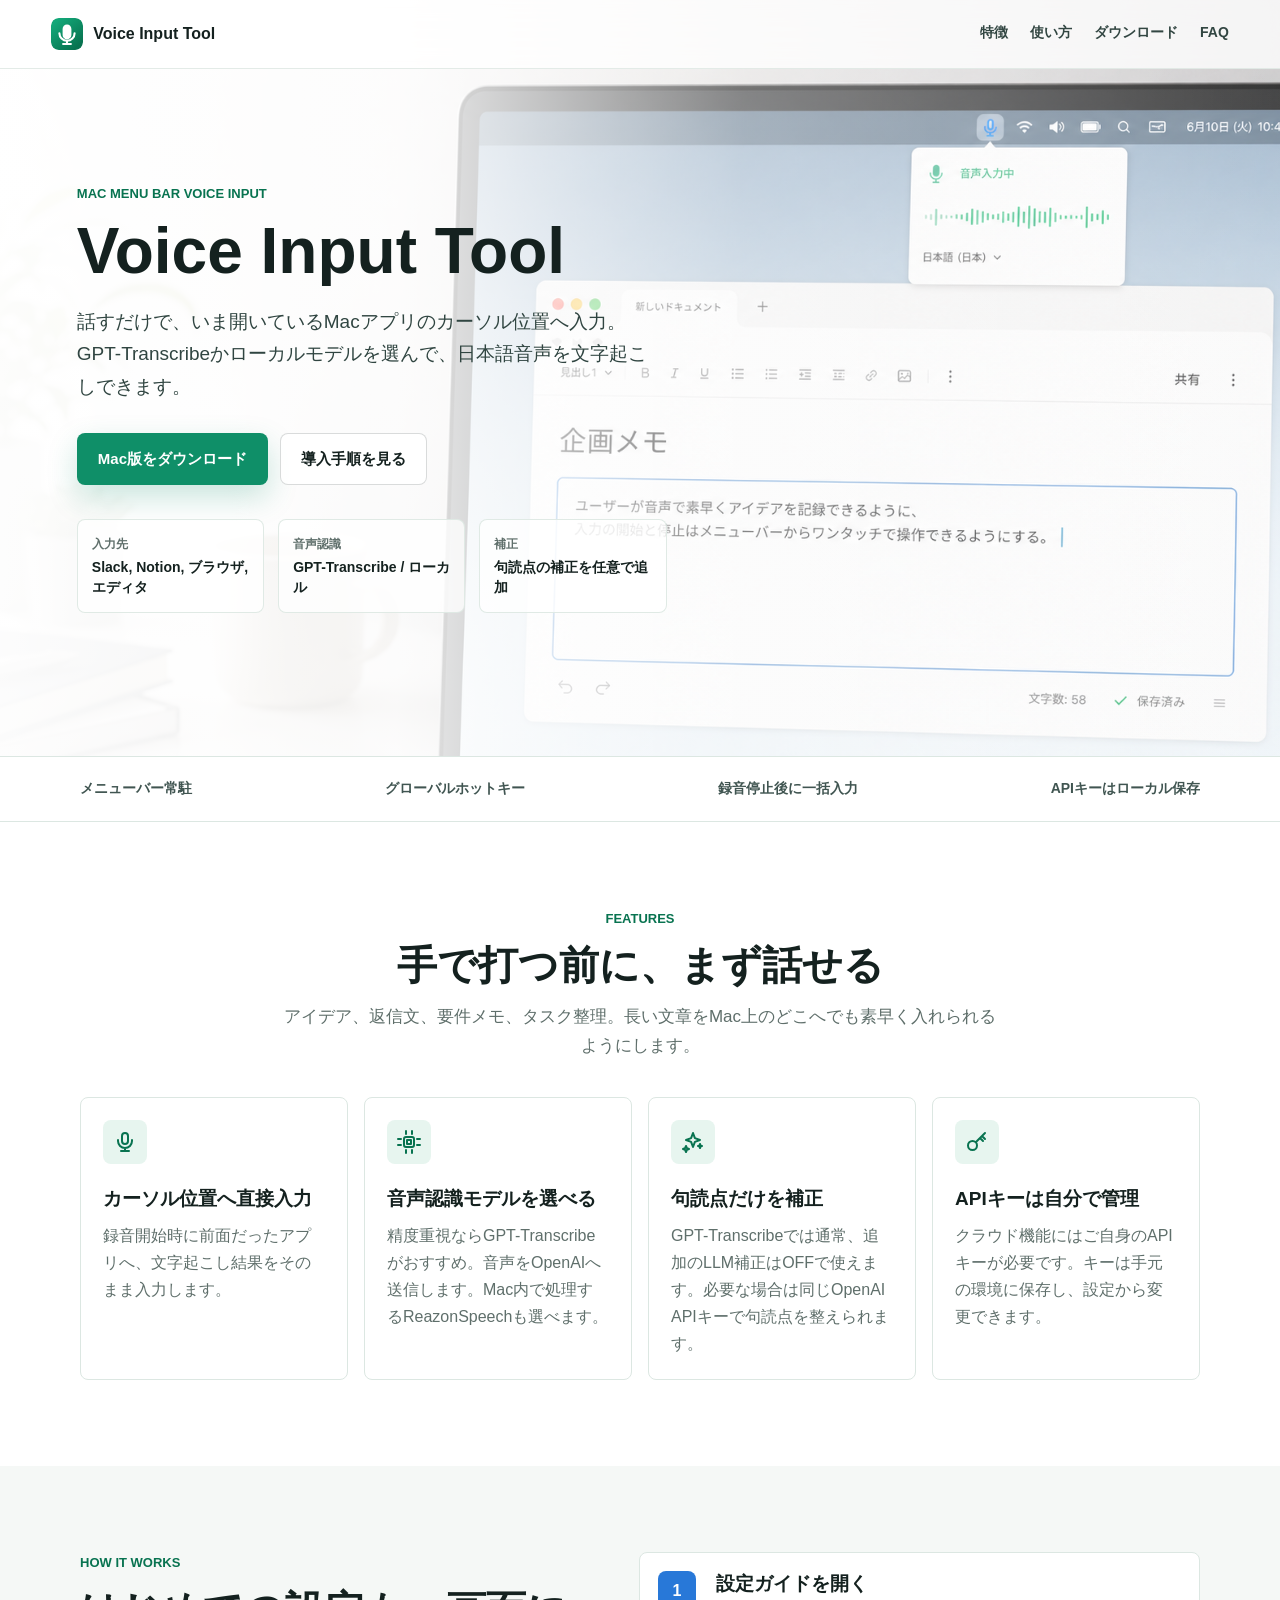
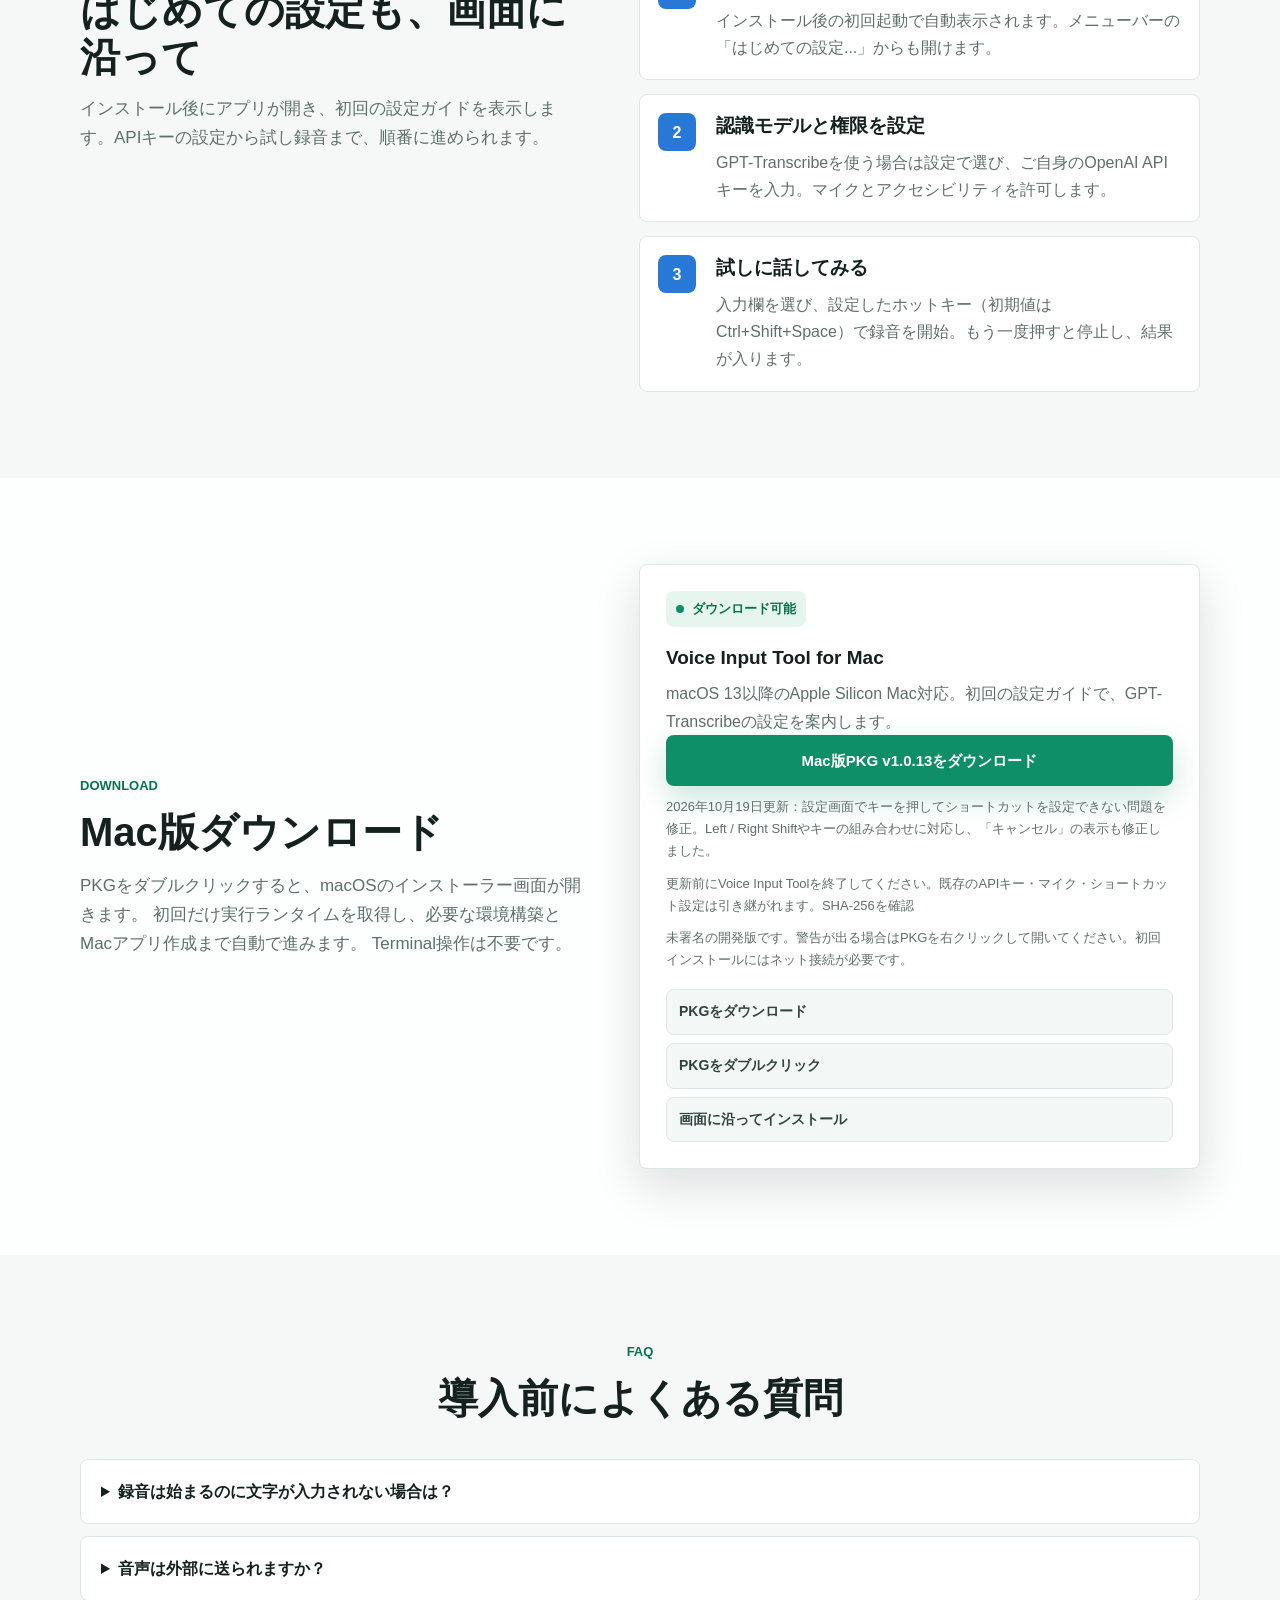
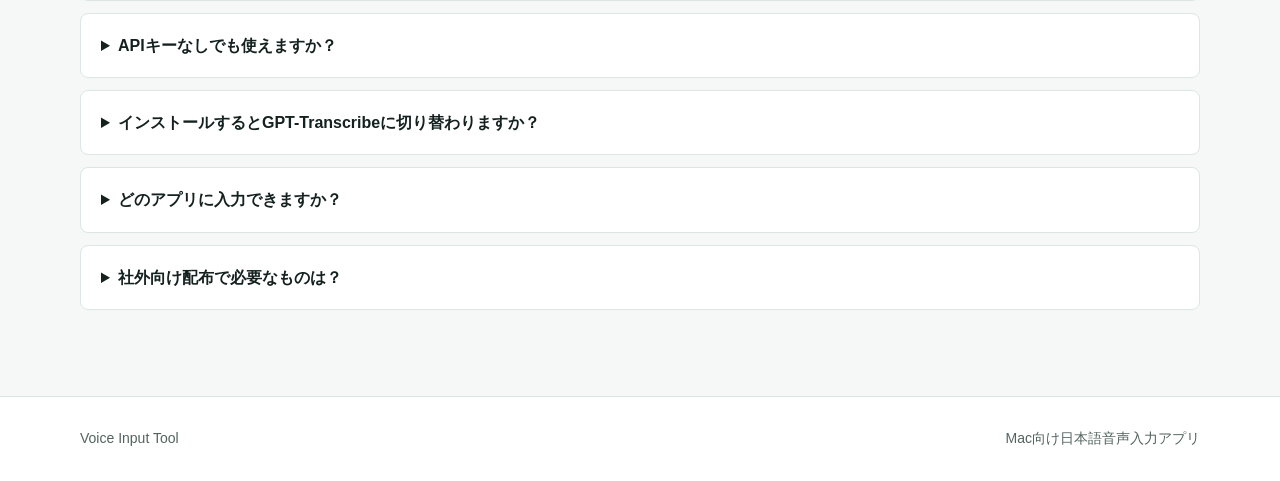
==== landing/index.html @ cfcfe38d "Prepare v1.0.13 download page and verified macOS package workflow" ====
<!doctype html>
<html lang="ja">
  <head>
    <meta charset="utf-8">
    <meta name="viewport" content="width=device-width, initial-scale=1">
    <title>Voice Input Tool | Mac向け日本語音声入力</title>
    <meta
      name="description"
      content="Voice Input Toolは、日本語音声を文字起こしして、Macのカーソル位置へそのまま入力するメニューバー常駐アプリです。"
    >
    <link rel="icon" href="assets/favicon.svg" type="image/svg+xml">
    <link rel="stylesheet" href="styles.css?v=2">
  </head>
  <body>
    <header class="site-header" aria-label="サイトヘッダー">
      <a class="brand" href="#top" aria-label="Voice Input Tool">
        <span class="brand-mark" aria-hidden="true">
          <img src="assets/favicon.svg" alt="" width="32" height="32">
        </span>
        <span>Voice Input Tool</span>
      </a>
      <nav class="site-nav" aria-label="ページ内ナビゲーション">
        <a href="#features">特徴</a>
        <a href="#setup">使い方</a>
        <a href="#download">ダウンロード</a>
        <a href="#faq">FAQ</a>
      </nav>
    </header>

    <main id="top">
      <section class="hero" aria-labelledby="hero-title">
        <div class="hero-background" aria-hidden="true"></div>
        <div class="hero-scrim" aria-hidden="true"></div>
        <div class="hero-content">
          <p class="eyebrow">Mac menu bar voice input</p>
          <h1 id="hero-title">Voice Input Tool</h1>
          <p class="hero-copy">
            話すだけで、いま開いているMacアプリのカーソル位置へ入力。
            GPT-Transcribeかローカルモデルを選んで、日本語音声を文字起こしできます。
          </p>
          <div class="hero-actions" aria-label="主要アクション">
            <a class="button button-primary" href="#download">Mac版をダウンロード</a>
            <a class="button button-secondary" href="#setup">導入手順を見る</a>
          </div>
          <dl class="hero-facts" aria-label="主な仕様">
            <div>
              <dt>入力先</dt>
              <dd>Slack, Notion, ブラウザ, エディタ</dd>
            </div>
            <div>
              <dt>音声認識</dt>
              <dd>GPT-Transcribe / ローカル</dd>
            </div>
            <div>
              <dt>補正</dt>
              <dd>句読点の補正を任意で追加</dd>
            </div>
          </dl>
        </div>
      </section>

      <section class="section section-compact">
        <div class="section-inner proof-row" aria-label="利用シーン">
          <span>メニューバー常駐</span>
          <span>グローバルホットキー</span>
          <span>録音停止後に一括入力</span>
          <span>APIキーはローカル保存</span>
        </div>
      </section>

      <section id="features" class="section">
        <div class="section-inner">
          <div class="section-heading">
            <p class="eyebrow">Features</p>
            <h2>手で打つ前に、まず話せる</h2>
            <p>
              アイデア、返信文、要件メモ、タスク整理。長い文章をMac上のどこへでも素早く入れられるようにします。
            </p>
          </div>
          <div class="feature-grid">
            <article class="feature-card">
              <span class="feature-icon" aria-hidden="true">
                <img src="assets/icon-mic.svg" alt="" width="24" height="24">
              </span>
              <h3>カーソル位置へ直接入力</h3>
              <p>録音開始時に前面だったアプリへ、文字起こし結果をそのまま入力します。</p>
            </article>
            <article class="feature-card">
              <span class="feature-icon" aria-hidden="true">
                <img src="assets/icon-cpu.svg" alt="" width="24" height="24">
              </span>
              <h3>音声認識モデルを選べる</h3>
              <p>精度重視ならGPT-Transcribeがおすすめ。音声をOpenAIへ送信します。Mac内で処理するReazonSpeechも選べます。</p>
            </article>
            <article class="feature-card">
              <span class="feature-icon" aria-hidden="true">
                <img src="assets/icon-sparkles.svg" alt="" width="24" height="24">
              </span>
              <h3>句読点だけを補正</h3>
              <p>GPT-Transcribeでは通常、追加のLLM補正はOFFで使えます。必要な場合は同じOpenAI APIキーで句読点を整えられます。</p>
            </article>
            <article class="feature-card">
              <span class="feature-icon" aria-hidden="true">
                <img src="assets/icon-key.svg" alt="" width="24" height="24">
              </span>
              <h3>APIキーは自分で管理</h3>
              <p>クラウド機能にはご自身のAPIキーが必要です。キーは手元の環境に保存し、設定から変更できます。</p>
            </article>
          </div>
        </div>
      </section>

      <section id="setup" class="section section-muted">
        <div class="section-inner two-column">
          <div class="section-heading align-left">
            <p class="eyebrow">How it works</p>
            <h2>はじめての設定も、画面に沿って</h2>
            <p>
              インストール後にアプリが開き、初回の設定ガイドを表示します。APIキーの設定から試し録音まで、順番に進められます。
            </p>
          </div>
          <ol class="steps">
            <li>
              <span class="step-number">1</span>
              <div>
                <h3>設定ガイドを開く</h3>
                <p>インストール後の初回起動で自動表示されます。メニューバーの「はじめての設定...」からも開けます。</p>
              </div>
            </li>
            <li>
              <span class="step-number">2</span>
              <div>
                <h3>認識モデルと権限を設定</h3>
                <p>GPT-Transcribeを使う場合は設定で選び、ご自身のOpenAI APIキーを入力。マイクとアクセシビリティを許可します。</p>
              </div>
            </li>
            <li>
              <span class="step-number">3</span>
              <div>
                <h3>試しに話してみる</h3>
                <p>入力欄を選び、設定したホットキー（初期値はCtrl+Shift+Space）で録音を開始。もう一度押すと停止し、結果が入ります。</p>
              </div>
            </li>
          </ol>
        </div>
      </section>

      <section id="download" class="section download-section">
        <div class="section-inner download-layout">
          <div>
            <p class="eyebrow">Download</p>
            <h2>Mac版ダウンロード</h2>
            <p>
              PKGをダブルクリックすると、macOSのインストーラー画面が開きます。
              初回だけ実行ランタイムを取得し、必要な環境構築とMacアプリ作成まで自動で進みます。
              Terminal操作は不要です。
            </p>
          </div>
          <div class="download-panel" aria-label="ダウンロード情報">
            <div class="release-status">
              <span class="status-dot" aria-hidden="true"></span>
              <span>ダウンロード可能</span>
            </div>
            <h3>Voice Input Tool for Mac</h3>
            <p>macOS 13以降のApple Silicon Mac対応。初回の設定ガイドで、GPT-Transcribeの設定を案内します。</p>
            <a class="button button-primary button-wide" href="downloads/VoiceInputTool-1.0.13-mac-arm64.pkg" download>Mac版PKG v1.0.13をダウンロード</a>
            <p class="small-note">2026年10月19日更新：設定画面でキーを押してショートカットを設定できない問題を修正。Left / Right Shiftやキーの組み合わせに対応し、「キャンセル」の表示も修正しました。</p>
            <p class="small-note">更新前にVoice Input Toolを終了してください。既存のAPIキー・マイク・ショートカット設定は引き継がれます。<a href="downloads/VoiceInputTool-1.0.13-mac-arm64.pkg.sha256">SHA-256を確認</a></p>
            <p class="small-note">
              未署名の開発版です。警告が出る場合はPKGを右クリックして開いてください。初回インストールにはネット接続が必要です。
            </p>
            <ol class="download-steps" aria-label="未署名アプリの開き方">
              <li>PKGをダウンロード</li>
              <li>PKGをダブルクリック</li>
              <li>画面に沿ってインストール</li>
            </ol>
          </div>
        </div>
      </section>

      <section id="faq" class="section section-muted">
        <div class="section-inner">
          <div class="section-heading">
            <p class="eyebrow">FAQ</p>
            <h2>導入前によくある質問</h2>
          </div>
          <div class="faq-list">
            <details>
              <summary>録音は始まるのに文字が入力されない場合は？</summary>
              <p>まず設定の入力マイクと、マイク本体のミュートを確認してください。録音履歴に「認識結果が空」と出る場合は、音声が入っていない可能性があります。</p>
            </details>
            <details>
              <summary>音声は外部に送られますか？</summary>
              <p>GPT-Transcribeを選ぶと、録音音声をOpenAIへ送信して文字起こしします。ローカルのReazonSpeechでは音声を外部に送信しません。追加のLLM補正をONにした場合は、文字起こし後のテキストもOpenAIへ送信します。</p>
            </details>
            <details>
              <summary>APIキーなしでも使えますか？</summary>
              <p>ローカルのReazonSpeechを選び、LLM補正をOFFにすればキーなしで使えます。GPT-Transcribeと追加のLLM補正には、同じOpenAI APIキーを使います。API利用料はOpenAIで発生します。</p>
            </details>
            <details>
              <summary>インストールするとGPT-Transcribeに切り替わりますか？</summary>
              <p>新規インストールの初期設定はローカル認識です。GPT-Transcribeを使うには、設定で選んでOpenAI APIキーを入力してください。アップデート時は既存の音声認識設定を引き継ぎます。GPT-Transcribeでは、追加のLLM補正は通常OFFがおすすめです。</p>
            </details>
            <details>
              <summary>どのアプリに入力できますか？</summary>
              <p>通常のテキスト入力欄があるMacアプリで利用できます。貼り付けできない場合は結果をクリップボードに保持します。</p>
            </details>
            <details>
              <summary>社外向け配布で必要なものは？</summary>
              <p>無料配布の開発版は警告が出る場合があります。警告が出た場合はPKGを右クリックして「開く」を選んでください。完全に自然に開かせる場合は、Appleの署名とNotarizationが必要です。</p>
            </details>
          </div>
        </div>
      </section>
    </main>

    <footer class="site-footer">
      <div class="section-inner footer-inner">
        <span>Voice Input Tool</span>
        <span>Mac向け日本語音声入力アプリ</span>
      </div>
    </footer>
  </body>
</html>
---- landing/styles.css ----
:root {
  color-scheme: light;
  --ink: #14211f;
  --muted: #5f6f6b;
  --soft: #f5f8f6;
  --line: #dce7e2;
  --panel: #ffffff;
  --green: #0f8f68;
  --green-dark: #087350;
  --blue: #2878d8;
  --coral: #e66350;
  --shadow: 0 18px 48px rgba(24, 42, 37, 0.14);
  font-family:
    -apple-system,
    BlinkMacSystemFont,
    "Hiragino Sans",
    "Yu Gothic",
    "YuGothic",
    "Noto Sans JP",
    sans-serif;
}

* {
  box-sizing: border-box;
}

html {
  scroll-behavior: smooth;
}

body {
  margin: 0;
  color: var(--ink);
  background: #ffffff;
  line-height: 1.7;
}

a {
  color: inherit;
  text-decoration: none;
}

.site-header {
  position: fixed;
  z-index: 10;
  top: 0;
  left: 0;
  right: 0;
  display: flex;
  align-items: center;
  justify-content: space-between;
  gap: 24px;
  padding: 18px clamp(20px, 4vw, 54px);
  color: var(--ink);
  background: rgba(255, 255, 255, 0.78);
  border-bottom: 1px solid rgba(220, 231, 226, 0.8);
  backdrop-filter: blur(16px);
}

.brand,
.site-nav,
.hero-actions,
.proof-row,
.footer-inner {
  display: flex;
  align-items: center;
}

.brand {
  gap: 10px;
  font-weight: 750;
}

.brand-mark {
  width: 32px;
  height: 32px;
  border-radius: 8px;
  overflow: hidden;
  flex: 0 0 auto;
}

.brand-mark img {
  display: block;
  width: 100%;
  height: 100%;
}

.site-nav {
  gap: 22px;
  color: #324642;
  font-size: 14px;
  font-weight: 650;
}

.site-nav a {
  border-bottom: 2px solid transparent;
}

.site-nav a:hover {
  border-color: var(--green);
}

.hero {
  position: relative;
  min-height: 84svh;
  display: flex;
  align-items: center;
  overflow: hidden;
  padding: 112px clamp(20px, 6vw, 82px) 72px;
}

.hero-background,
.hero-scrim {
  position: absolute;
  inset: 0;
}

.hero-background {
  background-image: url("assets/hero-voice-input.png");
  background-position: center;
  background-size: cover;
  transform: scale(1.01);
}

.hero-scrim {
  background:
    linear-gradient(90deg, rgba(255, 255, 255, 0.98) 0%, rgba(255, 255, 255, 0.9) 31%, rgba(255, 255, 255, 0.36) 58%, rgba(255, 255, 255, 0.08) 100%),
    linear-gradient(0deg, rgba(255, 255, 255, 0.14), rgba(255, 255, 255, 0.14));
}

.hero-content {
  position: relative;
  z-index: 1;
  width: min(620px, 100%);
}

.eyebrow {
  margin: 0 0 12px;
  color: var(--green-dark);
  font-size: 13px;
  font-weight: 800;
  text-transform: uppercase;
}

h1,
h2,
h3,
p {
  overflow-wrap: anywhere;
}

h1 {
  margin: 0;
  font-size: 64px;
  line-height: 1.04;
  font-weight: 850;
}

h2 {
  margin: 0;
  font-size: 40px;
  line-height: 1.18;
  font-weight: 820;
}

h3 {
  margin: 0;
  font-size: 19px;
  line-height: 1.35;
  font-weight: 760;
}

.hero-copy {
  max-width: 580px;
  margin: 22px 0 0;
  color: #304541;
  font-size: 19px;
}

.hero-actions {
  flex-wrap: wrap;
  gap: 12px;
  margin-top: 30px;
}

.button {
  display: inline-flex;
  align-items: center;
  justify-content: center;
  min-height: 48px;
  padding: 12px 20px;
  border: 1px solid transparent;
  border-radius: 8px;
  font-size: 15px;
  font-weight: 760;
  white-space: nowrap;
}

.button-primary {
  color: #ffffff;
  background: var(--green);
  box-shadow: 0 12px 30px rgba(15, 143, 104, 0.22);
}

.button-primary:hover {
  background: var(--green-dark);
}

.button-secondary {
  color: var(--ink);
  background: rgba(255, 255, 255, 0.86);
  border-color: rgba(20, 33, 31, 0.16);
}

.button-wide {
  width: 100%;
}

.hero-facts {
  display: grid;
  grid-template-columns: repeat(3, minmax(0, 1fr));
  gap: 14px;
  max-width: 590px;
  margin: 34px 0 0;
}

.hero-facts div {
  padding: 14px;
  background: rgba(255, 255, 255, 0.76);
  border: 1px solid rgba(220, 231, 226, 0.88);
  border-radius: 8px;
}

.hero-facts dt {
  color: var(--muted);
  font-size: 12px;
  font-weight: 750;
}

.hero-facts dd {
  margin: 3px 0 0;
  font-size: 14px;
  font-weight: 700;
  line-height: 1.45;
}

.section {
  padding: 86px clamp(20px, 5vw, 72px);
}

.section-compact {
  padding-top: 20px;
  padding-bottom: 20px;
  border-top: 1px solid var(--line);
  border-bottom: 1px solid var(--line);
}

.section-muted {
  background: var(--soft);
}

.section-inner {
  width: min(1120px, 100%);
  margin: 0 auto;
}

.proof-row {
  justify-content: space-between;
  gap: 14px;
  flex-wrap: wrap;
  color: #405551;
  font-size: 14px;
  font-weight: 720;
}

.section-heading {
  max-width: 720px;
  margin: 0 auto 36px;
  text-align: center;
}

.section-heading.align-left {
  margin: 0;
  text-align: left;
}

.section-heading p:not(.eyebrow) {
  margin: 14px 0 0;
  color: var(--muted);
  font-size: 17px;
}

.feature-grid {
  display: grid;
  grid-template-columns: repeat(4, minmax(0, 1fr));
  gap: 16px;
}

.feature-card,
.download-panel,
.faq-list details {
  background: var(--panel);
  border: 1px solid var(--line);
  border-radius: 8px;
}

.feature-card {
  min-height: 232px;
  padding: 22px;
}

.feature-icon {
  display: inline-grid;
  place-items: center;
  width: 44px;
  height: 44px;
  margin-bottom: 22px;
  background: #e7f5ef;
  border-radius: 8px;
}

.feature-icon img {
  display: block;
  width: 24px;
  height: 24px;
}

.feature-card p,
.steps p,
.download-panel p,
.faq-list p {
  margin: 10px 0 0;
  color: var(--muted);
}

.two-column,
.download-layout {
  display: grid;
  grid-template-columns: minmax(0, 0.9fr) minmax(360px, 1fr);
  gap: 54px;
  align-items: start;
}

.steps {
  display: grid;
  gap: 14px;
  margin: 0;
  padding: 0;
  list-style: none;
}

.steps li {
  display: grid;
  grid-template-columns: 42px minmax(0, 1fr);
  gap: 16px;
  padding: 18px;
  background: #ffffff;
  border: 1px solid var(--line);
  border-radius: 8px;
}

.step-number {
  display: grid;
  place-items: center;
  width: 38px;
  height: 38px;
  color: #ffffff;
  background: var(--blue);
  border-radius: 8px;
  font-weight: 820;
}

.download-section {
  background: #fdfefe;
}

.download-layout {
  align-items: center;
}

.download-layout > div:first-child p:not(.eyebrow) {
  max-width: 620px;
  margin: 16px 0 0;
  color: var(--muted);
  font-size: 17px;
}

.download-panel {
  padding: 26px;
  box-shadow: var(--shadow);
}

.release-status {
  display: inline-flex;
  align-items: center;
  gap: 8px;
  margin-bottom: 18px;
  padding: 7px 10px;
  color: var(--green-dark);
  background: #e7f5ef;
  border-radius: 8px;
  font-size: 13px;
  font-weight: 780;
}

.status-dot {
  width: 8px;
  height: 8px;
  background: var(--green);
  border-radius: 999px;
}

.small-note {
  font-size: 13px;
}

.download-steps {
  display: grid;
  gap: 8px;
  margin: 18px 0 0;
  padding: 0;
  list-style: none;
}

.download-steps li {
  padding: 10px 12px;
  color: #31433e;
  background: #f3f7f5;
  border: 1px solid var(--line);
  border-radius: 8px;
  font-size: 14px;
  font-weight: 760;
}

.faq-list {
  display: grid;
  gap: 12px;
}

.faq-list details {
  padding: 18px 20px;
}

.faq-list summary {
  cursor: pointer;
  font-weight: 780;
}

.site-footer {
  padding: 30px clamp(20px, 5vw, 72px);
  color: #52635f;
  border-top: 1px solid var(--line);
}

.footer-inner {
  justify-content: space-between;
  gap: 16px;
  flex-wrap: wrap;
  font-size: 14px;
}

@media (max-width: 900px) {
  .site-header {
    position: absolute;
  }

  .site-nav {
    display: none;
  }

  .hero {
    min-height: auto;
    padding-top: 104px;
  }

  .hero-background {
    background-position: 58% center;
  }

  .hero-scrim {
    background: rgba(255, 255, 255, 0.82);
  }

  h1 {
    font-size: 46px;
  }

  h2 {
    font-size: 32px;
  }

  .hero-facts,
  .feature-grid,
  .two-column,
  .download-layout {
    grid-template-columns: 1fr;
  }

  .feature-card {
    min-height: 0;
  }
}

@media (max-width: 560px) {
  .hero {
    padding-left: 18px;
    padding-right: 18px;
    padding-bottom: 42px;
  }

  h1 {
    font-size: 38px;
  }

  .hero-copy {
    font-size: 17px;
  }

  .hero-actions .button {
    width: 100%;
  }

  .hero-facts {
    display: none;
  }

  .section {
    padding-left: 18px;
    padding-right: 18px;
  }

  .proof-row {
    align-items: flex-start;
    flex-direction: column;
  }
}
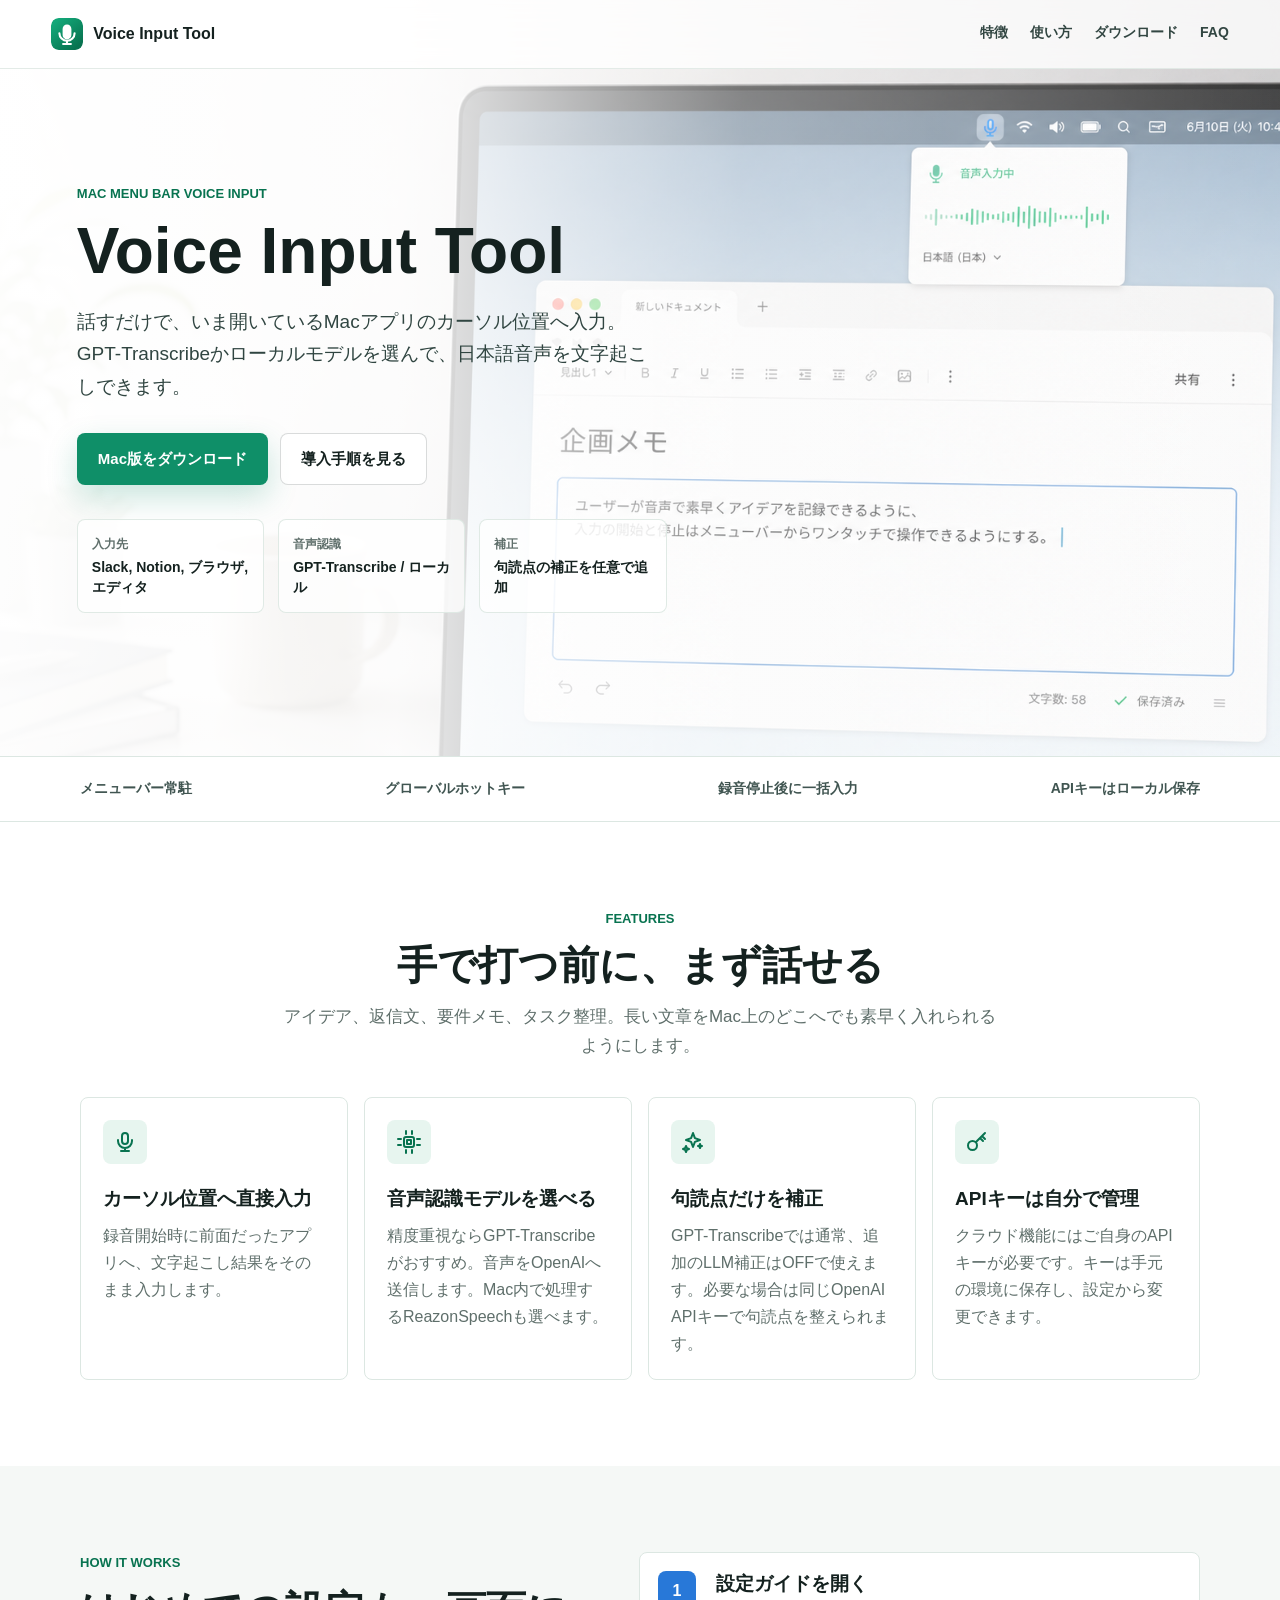
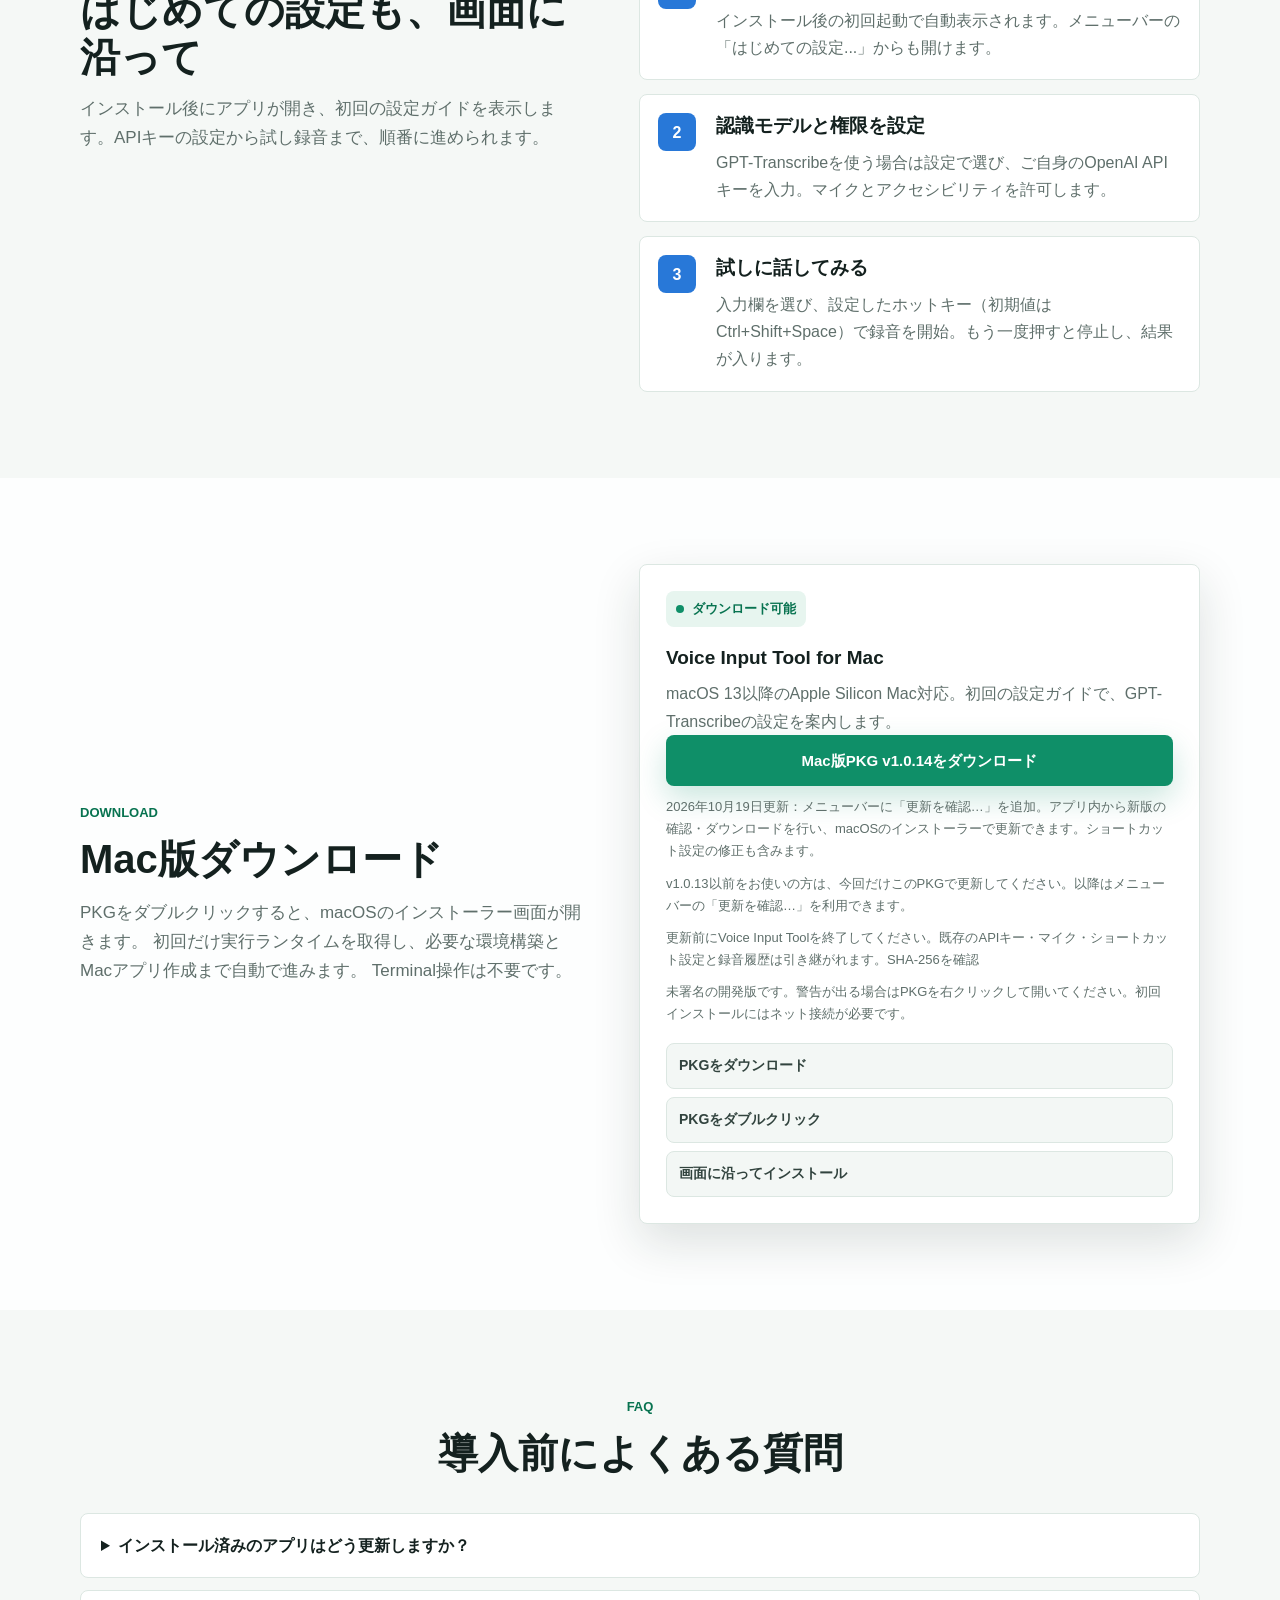
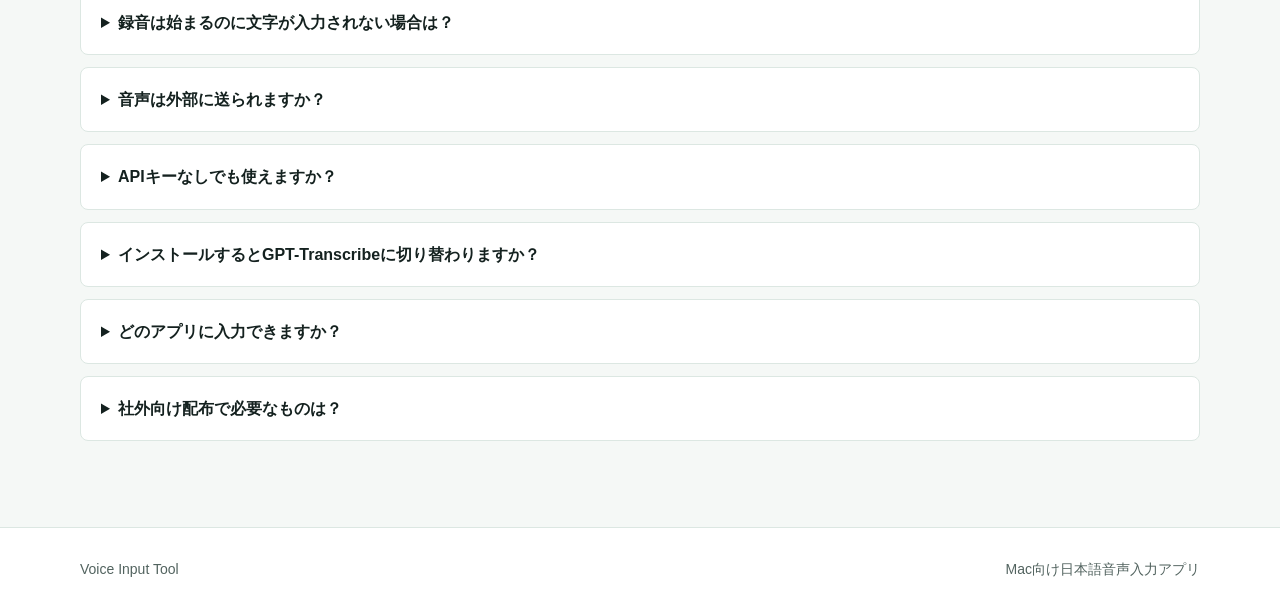
==== commit e157a2ba: "Add in-app update checks and verified installer handoff for v1.0.14" ====
--- a/landing/index.html
+++ b/landing/index.html
@@ -163,9 +163,10 @@
             </div>
             <h3>Voice Input Tool for Mac</h3>
             <p>macOS 13以降のApple Silicon Mac対応。初回の設定ガイドで、GPT-Transcribeの設定を案内します。</p>
-            <a class="button button-primary button-wide" href="downloads/VoiceInputTool-1.0.13-mac-arm64.pkg" download>Mac版PKG v1.0.13をダウンロード</a>
-            <p class="small-note">2026年10月19日更新：設定画面でキーを押してショートカットを設定できない問題を修正。Left / Right Shiftやキーの組み合わせに対応し、「キャンセル」の表示も修正しました。</p>
-            <p class="small-note">更新前にVoice Input Toolを終了してください。既存のAPIキー・マイク・ショートカット設定は引き継がれます。<a href="downloads/VoiceInputTool-1.0.13-mac-arm64.pkg.sha256">SHA-256を確認</a></p>
+            <a class="button button-primary button-wide" href="downloads/VoiceInputTool-1.0.14-mac-arm64.pkg" download>Mac版PKG v1.0.14をダウンロード</a>
+            <p class="small-note">2026年10月19日更新：メニューバーに「更新を確認…」を追加。アプリ内から新版の確認・ダウンロードを行い、macOSのインストーラーで更新できます。ショートカット設定の修正も含みます。</p>
+            <p class="small-note">v1.0.13以前をお使いの方は、今回だけこのPKGで更新してください。以降はメニューバーの「更新を確認…」を利用できます。</p>
+            <p class="small-note">更新前にVoice Input Toolを終了してください。既存のAPIキー・マイク・ショートカット設定と録音履歴は引き継がれます。<a href="downloads/VoiceInputTool-1.0.14-mac-arm64.pkg.sha256">SHA-256を確認</a></p>
             <p class="small-note">
               未署名の開発版です。警告が出る場合はPKGを右クリックして開いてください。初回インストールにはネット接続が必要です。
             </p>
@@ -185,6 +186,10 @@
             <h2>導入前によくある質問</h2>
           </div>
           <div class="faq-list">
+            <details>
+              <summary>インストール済みのアプリはどう更新しますか？</summary>
+              <p>v1.0.14以降では、メニューバーの「更新を確認…」から最新版を確認できます。ダウンロード後、録音や設定を終えて「アプリを終了してインストール」を押し、macOSの画面に従って更新してください。設定と録音履歴は保持します。旧版には更新機能がないため、最初の1回だけこのページのPKGを使ってください。自動ダウンロードや無断インストールは行いません。</p>
+            </details>
             <details>
               <summary>録音は始まるのに文字が入力されない場合は？</summary>
               <p>まず設定の入力マイクと、マイク本体のミュートを確認してください。録音履歴に「認識結果が空」と出る場合は、音声が入っていない可能性があります。</p>
